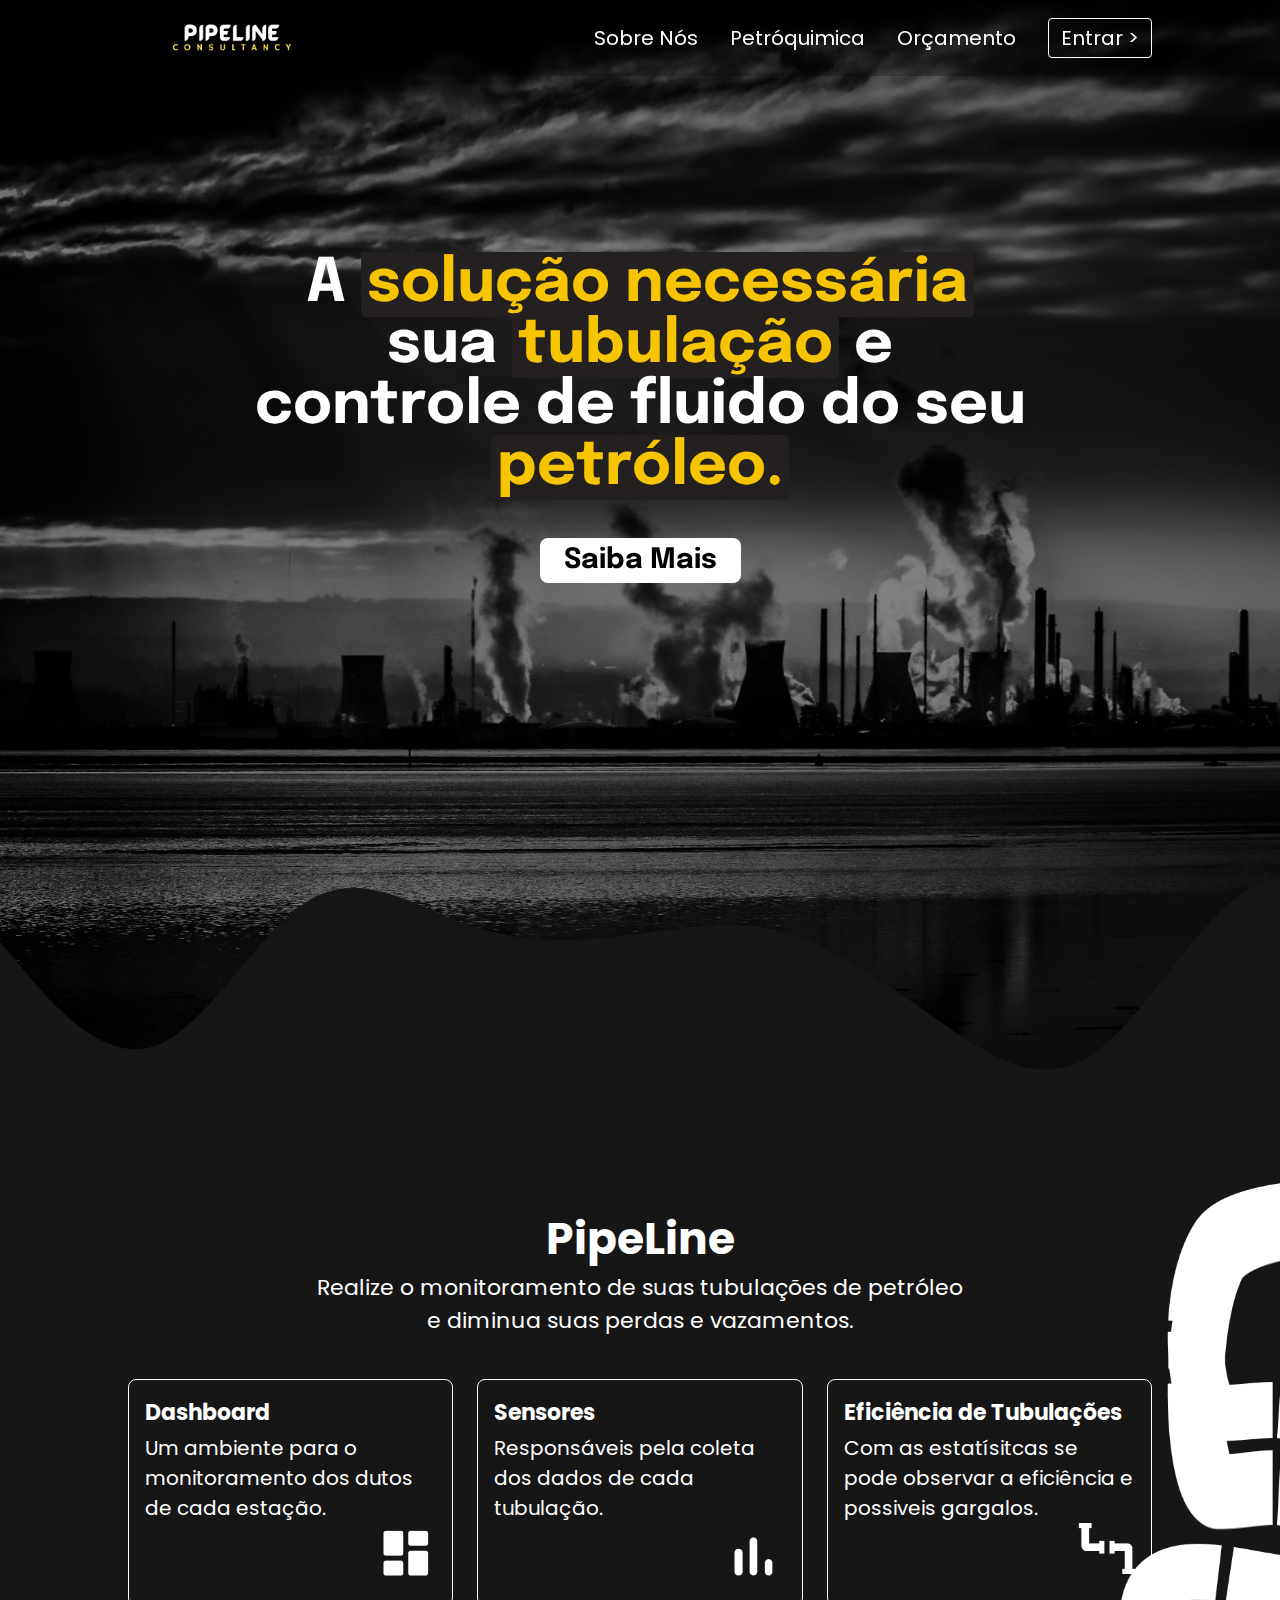
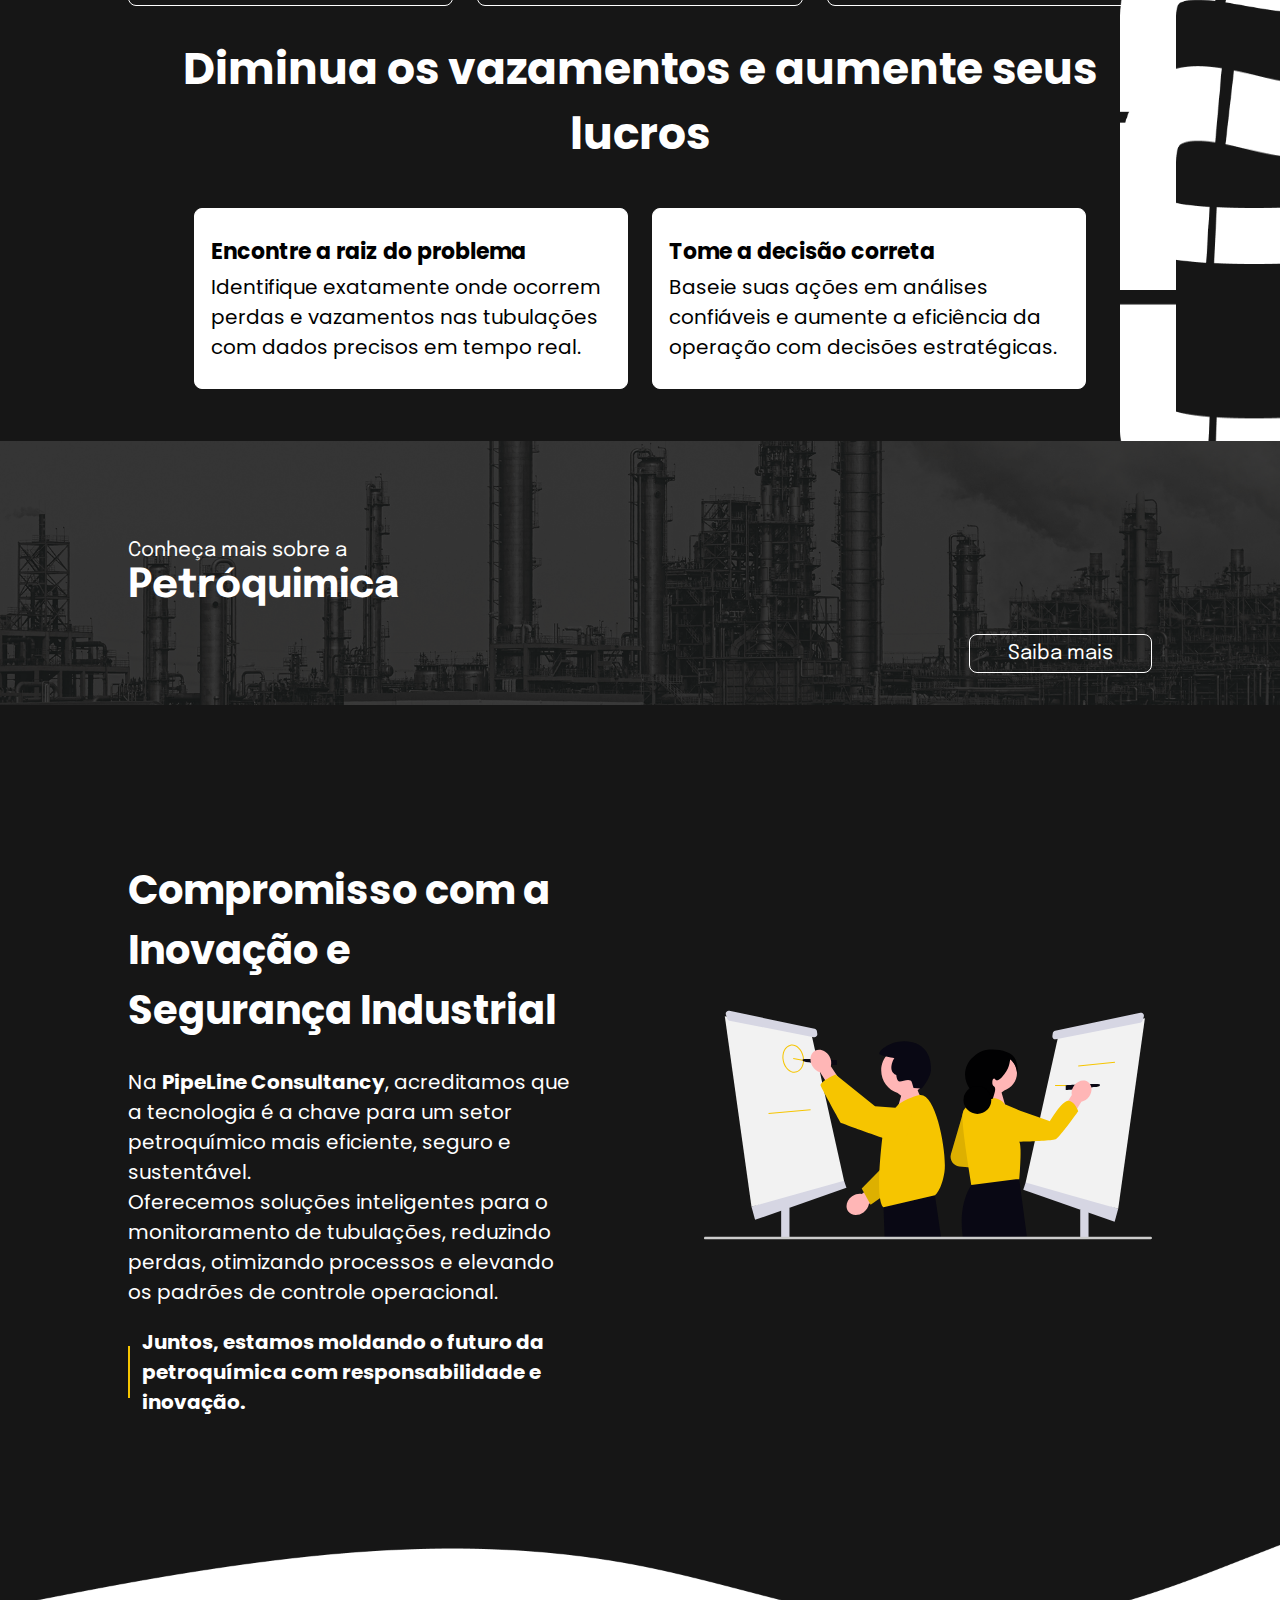
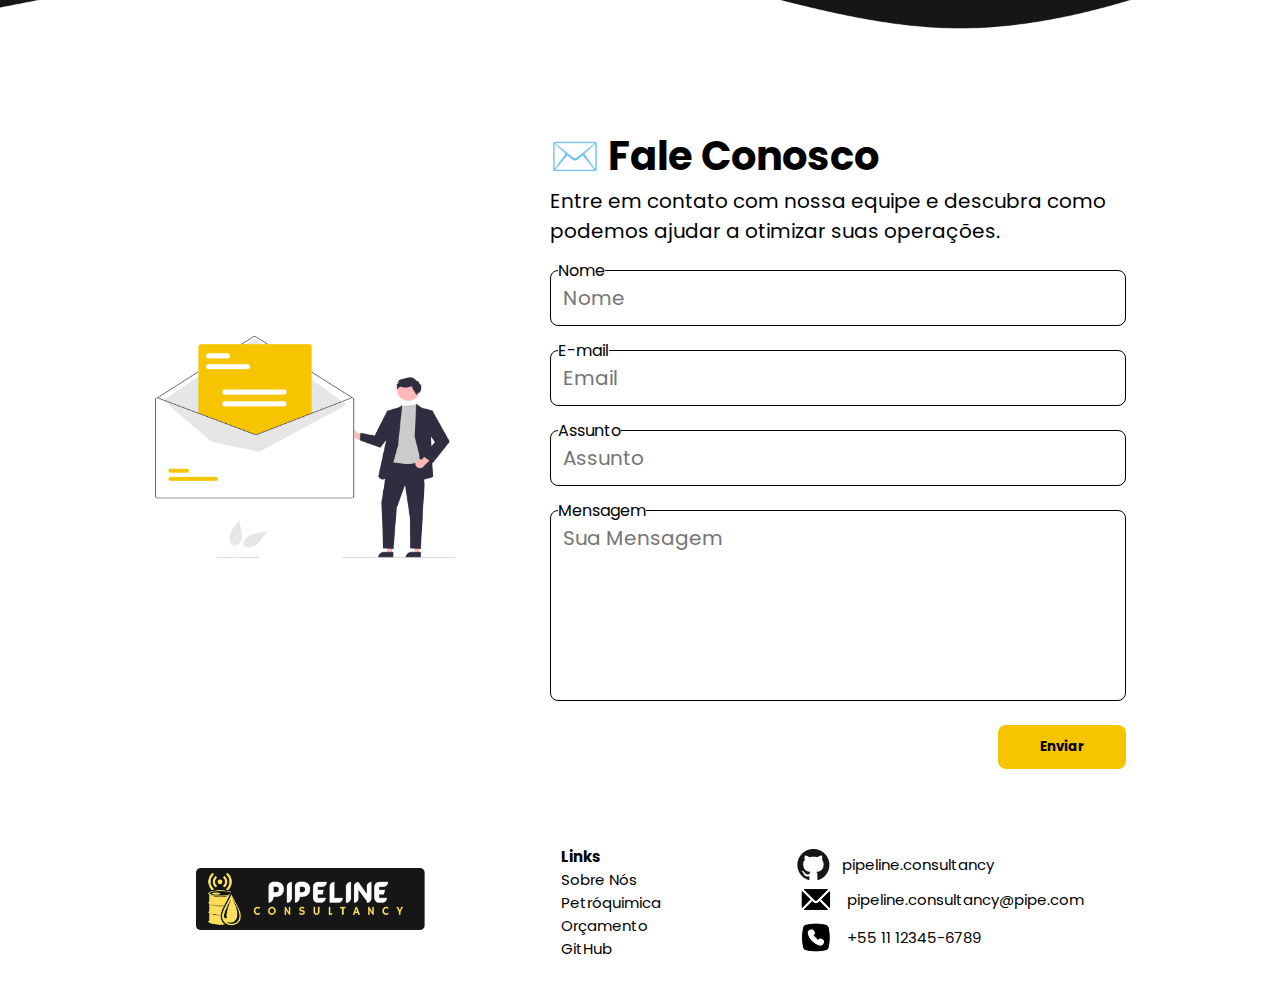
==== index.html @ b0bd3f65 "iniciando site com a tela home e petroquimica" ====
<!DOCTYPE html>
<html lang="en">
<head>
    <meta charset="UTF-8">
    <meta name="viewport" content="width=device-width, initial-scale=1.0">
    <link rel="stylesheet" href="./assets/css/style.css">
    <title>PipeLine</title>
</head>
<body>
    <div class="nav">
        <div class="container">
            <img class="logo" src="./assets/images/logoNomeSemFundo.png"/>
            <div class="links">
                <a href="./sobre-nos.html" class="link">Sobre Nós</a>
                <a href="./petroquimica.html" class="link">Petróquimica</a>
                <a href="./orcamento.html" class="link">Orçamento</a>
                <a href="./login.html" class="link btn-entrar">Entrar ></a>
            </div>
        </div>
    </div>
    <section class="sessao-heroi">
        <div class="container">
            <div class="texto-chave">
                <h1>A <span>solução necessária</span> sua <span>tubulação</span> e controle de fluido do seu <span>petróleo.</span></h1>
                <a href="#pipeline" class="btn">Saiba Mais</a>
            </div>
            <div class="onda"></div>
        </div>
    </section>
    <section id="pipeline" class="sessao-pipeline">
        <img src="./assets/images/pipe.png" id="pipe">
        <div class="container">
            <h1 class="titulo">PipeLine</h1>
            <p class="subtitulo">Realize o monitoramento de suas tubulações de petróleo e diminua suas perdas e vazamentos.</p>
            <div class="cards">
                <div class="card">
                    <div>
                        <h4>Dashboard</h4>
                        <p>Um ambiente para o monitoramento dos dutos de cada estação.</p>
                    </div>
                    <img src="./assets/images/icon_dashboard_.png" alt="Dashboard">
                </div>
                <div class="card">
                    <div>
                        <h4>Sensores</h4>
                        <p>Responsáveis pela coleta dos dados de cada tubulação.</p>
                    </div>
                    <img src="./assets/images/icon _bar chart_.png" alt="Sensor">
                </div>
                <div class="card">
                    <div>
                        <h4>Eficiência de Tubulações</h4>
                        <p>Com as estatísitcas se pode observar a eficiência e possiveis gargalos.</p>
                    </div>
                    <img src="./assets/images/icon _pipeline_.png" alt="pipeline">
                </div>
            </div>
            <h1 class="titulo">Diminua os vazamentos e aumente seus lucros</h1>
            <div class="cards">
                <div class="card bg-white">
                    <div>
                        <h4>Encontre a raiz do problema</h4>
                        <p>Identifique exatamente onde ocorrem perdas e vazamentos nas tubulações com dados precisos em tempo real.</p>
                    </div>
                </div>
                <div class="card bg-white">
                    <div>
                        <h4>Tome a decisão correta</h4>
                        <p>Baseie suas ações em análises confiáveis e aumente a eficiência da operação com decisões estratégicas.</p>
                    </div>
                </div>
            </div>
        </div>
    </section>
    <div class="banner-petroquimica">
        <div class="container">
            <div>
                <p>Conheça mais sobre a</p>
                <h1>Petróquimica</h1>
            </div>
            <a href="#">Saiba mais</a>
        </div>
    </div>
    <section id="compromisso" class="sessao-compromisso">
        <div class="container">
            <div class="texto">
                <h1 class="titulo">Compromisso com a Inovação e Segurança Industrial</h1>
                <p>Na <b>PipeLine Consultancy</b>, acreditamos que a tecnologia é a chave para um setor petroquímico mais eficiente, seguro e sustentável.<br>
                Oferecemos soluções inteligentes para o monitoramento de tubulações, reduzindo perdas, otimizando processos e elevando os padrões de controle operacional.</p>
                <span>Juntos, estamos moldando o futuro da petroquímica com responsabilidade e inovação.</span>
            </div>
            <div class="img-compromisso">
                <img src="./assets/images/undraw_working-together.svg" alt="Compromisso">
            </div>
        </div>
        <div class="onda"></div>
    </section>
    <section id="fale-conosco" class="sessao-fale-conosco">
        <div class="container">
            <div class="img-fale-conosco">
                <img src="./assets/images/icone-email-svg.png" alt="Contato">
            </div>
            <div class="lado-formulario">
                <h1 class="titulo">✉️ Fale Conosco</h1>
                <p>Entre em contato com nossa equipe e descubra como podemos ajudar a otimizar suas operações.</p>
                <div class="formulario">
                    <div class="input">
                        <label for="ipt_nome">Nome</label>
                        <input type="text" id="ipt_nome" placeholder="Nome">
                    </div>
                    <div class="input">
                        <label for="ipt_email">E-mail</label>
                        <input type="email" id="ipt_email" placeholder="Email">
                    </div>
                    <div class="input">
                        <label for="ipt_assunto">Assunto</label>
                        <input type="text" id="ipt_assunto" placeholder="Assunto">
                    </div>
                    <div class="input">
                        <label for="ipt_message">Mensagem</label>
                        <textarea id="ipt_message" placeholder="Sua Mensagem"></textarea>
                    </div>
                    <button type="submit">Enviar</button>
                </div>
            </div>
        </div>
    </section>
    <div class="footer">
        <div class="container">
            <div class="logo-footer">
                <img src="./assets/images/logoDark.png" alt="Logo PipeLine" class="logo">
            </div>
            <div class="links">
                <b>Links</b>
                <a href="./sobre-nos.html" class="link">Sobre Nós</a>
                <a href="./petroquimica.html" class="link">Petróquimica</a>
                <a href="./orcamento.html" class="link">Orçamento</a>
                <a href="./login.html" class="link">GitHub</a>
            </div>
            <div class="contato">
                <a href="#"><img src="./assets/images/github.png" alt="GitHub">pipeline.consultancy</a>
                <a href="#"><img src="./assets/images/email.png" alt="Email"> pipeline.consultancy@pipe.com</a>
                <a href="#"><img src="./assets/images/phone.png" alt="Linkedin"> +55 11 12345-6789</a>
            </div>
        </div>
    </div>
</body>
</html>
---- assets/css/style.css ----
@import url('https://fonts.googleapis.com/css2?family=Epilogue:ital,wght@0,100..900;1,100..900&family=Poppins:ital,wght@0,100;0,200;0,300;0,400;0,500;0,600;0,700;0,800;0,900;1,100;1,200;1,300;1,400;1,500;1,600;1,700;1,800;1,900&display=swap');
*{
    scroll-behavior: smooth;
}
body{
    margin: 0;
    font-family: 'Poppins', Arial, Helvetica, sans-serif;
    background-color: #161616;
    color: #FFF;
    font-size: clamp(16px, 2vw, 20px);
}
.container{
    display: flex;
    width: 80%;
    margin: 0 auto;
}

/* HEADER */
.nav{
    width: 100%;
    background-color: #0000003F;
    position: fixed;
    z-index: 1000;
}
.nav .container{
    justify-content: space-between;
    align-items: center;
    padding: 10px 0px;
}
.nav .logo{
    min-width: 200px;
    width: 20%;
    margin: 12px 0;
}
.nav .links{
    display: flex;
    align-items: center;
    gap: 32px;
}
.nav .link{
    color: #FFF;
    text-decoration: none;
    transition: .3s;
}
.nav .link:hover{
    color: #F6C500;
}
.nav .link.btn-entrar{
    padding: 4px 12px;
    border: 1px solid #FFF;
    border-radius: 4px;
}
.nav .link.btn-entrar:hover{
    background-color: #F6C500;
    color: #000;
    border-color: #F6C500;
}

/* SESSÃO HERÓI */
.sessao-heroi{
    background-image: url('../images/bg-home.jpg');
    background-size: cover;
    height: 125vh;
    position: relative;
    font-family: 'Epilogue';
}
.sessao-heroi .container{
    justify-content: center;
    flex-direction: column;
    align-items: center;
    text-align: center;
    height: 100%;
    width: 100%;
    backdrop-filter: brightness(0.5);
}
.sessao-heroi .texto-chave{
    flex: 1;
    display: flex;
    flex-direction: column;
    align-items: center;
    justify-content: center;
    width: 80%;
    max-width: 780px;
    color: #FFF;
    font-size: 1.5em;
}
.sessao-heroi .texto-chave span{
    color: #F6C500;
    background-color: #252020;
    padding: 2px 6px;
    border-radius: 4px;
}
.sessao-heroi .texto-chave .btn{
    color: #000;
    background-color: #FFF;
    padding: 8px 24px;
    border-radius: 8px;
    font-size: 28px;
    text-decoration: none;
    font-weight: bold;
    transition: .3s;
}
.sessao-heroi .texto-chave .btn:hover{
    background-color: #F6C500;
    color: #000;
}
.sessao-heroi .onda{
    width: 100%;
    height: 329px;
    background-image: url('../images/wave.png');
    background-size: cover;
    z-index: 0;
}

/* SESSAO PIPELINE */
.sessao-pipeline{
    width: 100%;
    min-height: 100vh;
    font-size: 22px;
    position: relative;
    overflow: hidden;
}
.sessao-pipeline #pipe{
    height: 100%;
    width: 15vw;
    background-image: url('../images/pipe.png');
    background-size:contain;
    background-repeat: no-repeat;
    position: absolute;
    bottom: -52px;
    right: -32px;
    z-index: -1;
}
.sessao-pipeline .container{
    padding: 52px 0px;
    flex-direction: column;
    text-align: center;
}
.sessao-pipeline .container .titulo{
    margin-bottom: 0px;
}
.sessao-pipeline .container .subtitulo{
    width: 65%;
    min-width: 300px;
    margin: 0 auto;
}
.sessao-pipeline .cards{
    margin-top: 42px;
    display: flex;
    flex-wrap: wrap;
    justify-content: center;
    gap: 24px;
}
.sessao-pipeline .cards .card{
    display: flex;
    flex: 1;
    min-width: 200px;
    max-width: 400px;
    flex-direction: column;
    text-align: left;
    font-size: 20px;
    border: 1px solid #FFF;
    border-radius: 8px;
    padding: 16px 16px;
}
.sessao-pipeline .cards .card h4{
    font-size: 22px;
    margin: 0px;
}
.sessao-pipeline .cards .card p{
    margin-top: 4px;
    margin-bottom: 0px;
}
.sessao-pipeline .cards .card img{
    align-self: flex-end;
}
.sessao-pipeline .cards .card.bg-white{
    background-color: #FFF;
    color: #000;
    padding: 26px 16px;
}

/* BANNER PETROQUIMICA */
.banner-petroquimica{
    width: 100%;
    height: 264px;
    background-image: url('../images/petroquimica-card.png');
    background-size: cover;
    background-position: bottom;
    position: relative;
    font-family: 'Epilogue';
}
.banner-petroquimica .container{
    justify-content: space-between;
    align-items: center;
    height: 100%;
}
.banner-petroquimica .container p{
    font-size: 1em;
    margin: 0;
    margin-bottom: 4px;

}
.banner-petroquimica .container h1{
    font-size: 2em;
    color: #FFF;
    margin: 0;
}
.banner-petroquimica .container a{
    font-size: 1em;
    text-decoration: none;
    color: #FFF;
    border: 1px solid #FFF;
    border-radius: 8px;
    align-self: flex-end;
    margin-bottom: 32px;
    padding: 8px 38px;
    transition: .3s;
}
.banner-petroquimica .container a:hover{
    background-color: #FFF;
    color: #000;
}

/* SESSAO COMPROMISSO */
.sessao-compromisso .container{
    padding: 128px 0;
    gap: 128px;
    flex-wrap: wrap;
}
.sessao-compromisso .img-compromisso{
    display: flex;
    align-items: center;
    justify-content: center;
    flex: 1;
    min-width: 200px;
}
.sessao-compromisso .img-compromisso img{
    width: 100%;
    height: 100%;
}
.sessao-compromisso .container .texto{
    flex: 1;
}
.sessao-compromisso .container span{
    font-weight: bold;
    display: flex;
    gap: 12px;
    align-items: center;
}
.sessao-compromisso .container span::before{
    content: '';
    display: block;
    width: 4px;
    height: 52px;
    background-color: #F6C500;
    left: 0px;
    top: 0px;
}
.sessao-compromisso .onda{
    width: 100%;
    height: 129px;
    background-image: url('../images/waveFaleConosco.png');
    background-size: cover;
    z-index: -1;
}

/* SESSAO FALE CONOSCO */
.sessao-fale-conosco{
    background-color: #FFF;
    color: #000;
    padding: 52px 0;
}
.sessao-fale-conosco .container{
    flex-direction: row;
    justify-content: space-around;
    align-items: center;
    flex-wrap: wrap;
    gap: 42px;
}
.sessao-fale-conosco .lado-formulario{
    display: flex;
    flex-direction: column;
    width: 45vw;
    min-width:300px;
}
.sessao-fale-conosco .lado-formulario .titulo{
    margin: 0;
}
.sessao-fale-conosco .lado-formulario p{
    margin: 0;
    margin-bottom: 24px;
}
.sessao-fale-conosco .formulario{
    display: flex;
    flex-direction: column;
    gap: 24px;
}
.sessao-fale-conosco .formulario .input{
    position: relative;
    display: flex;
    flex-direction: column;
}
.sessao-fale-conosco .formulario .input input, .sessao-fale-conosco .formulario .input textarea{
    font-size: 1em;
    padding: 12px;
    border: 1px solid #000;
    border-radius: 8px;
    background-color: transparent;
    color: #000;
    font-family: 'Poppins', Arial, Helvetica, sans-serif;
    transition: .3s;
}
.sessao-fale-conosco .formulario .input textarea{
    height: 165px;
    resize: none;
}
.sessao-fale-conosco .formulario .input input:focus, .sessao-fale-conosco .formulario .input textarea:focus{
    outline: none;
    border-color: #F6C500;
}
.sessao-fale-conosco .formulario .input label{
    position: absolute;
    top: -12px;
    left: 8px;
    font-size: 0.8em;
    color: #000;
    background-color: #FFF;
    transition: .3s;
}
.sessao-fale-conosco .formulario .input:has(input:focus) label, .sessao-fale-conosco .formulario .input:has(textarea:focus) label{
    font-weight: bold;
}
.sessao-fale-conosco .formulario button{
    font-family: 'Poppins', Arial, Helvetica, sans-serif;
    align-self: flex-end;
    background-color: #F6C500;
    color: #000;
    padding: 12px 42px;
    border-radius: 8px;
    border: none;
    font-weight: bold;
    cursor: pointer;
    transition: .3s;
}
.sessao-fale-conosco .img-fale-conosco{
    display: flex;
    align-items: center;
    justify-content: center;
    width: 20vw;
    min-width:300px;
}
.sessao-fale-conosco .img-fale-conosco img{
    width: 100%;
}

/* SESSAO FOOTER */
.footer{
    background-color: #FFF;
}
.footer .container{
    flex-direction: row;
    align-items: center;
    justify-content: space-around;
    font-size: 0.75em;
    padding: 24px;
}
.footer .logo{
    height: 62px;
}
.footer .links, .footer .contato{
    display: flex;
    flex-direction: column;
    color: #000;
}
.footer .links a, .footer .contato a{
    color: #000;
    text-decoration: none;
    transition: .3s;
}
.footer .contato a{
    display: flex;
    align-items:  center;
    gap: 12px;
}


/* PETROQUIMICA HTML */
/* SESSAO HERÓI */
.sessao-heroi.petroquimica{
    height: 100vh;
    background-image: url('../images/bg-petroquimica.jpg');
    background-position: left;
    background-repeat: no-repeat;
    background-color: #F7F7F7;
}
.sessao-heroi.petroquimica .container{
    width: 80%;
    backdrop-filter: none;
    text-align: left;
    align-items: flex-start;
}
.sessao-heroi.petroquimica .texto-chave{
    color: #000;
    align-items: flex-start;
    width: 40%;
    min-width: 320px;
}
.sessao-heroi.petroquimica .texto-chave h1, 
.sessao-heroi.petroquimica .texto-chave p{
    margin: 0;
}
.sessao-heroi.petroquimica .texto-chave p{
    margin-bottom: 8px;
}
.sessao-heroi.petroquimica .texto-chave a{
    border: 1px solid #000;
    font-weight: normal;
}

/* O QUE É PETROQUIMICA */
.sessao-oquee-petroquimica{
    padding: 128px 0;
}
.sessao-oquee-petroquimica .container{
    flex-wrap: wrap;
    gap: 24px;
}
.sessao-oquee-petroquimica .texto-petroquimica{
    display: flex;
    flex-direction: column;
    flex: 1;
    min-width: 300px;
}
.sessao-oquee-petroquimica .texto-petroquimica .titulo{
    font-family: 'Epilogue';
    font-size: 3em;
    margin-top: 0;
}
.sessao-oquee-petroquimica .img-petroquimica{
    display: flex;
    align-items: center;
    justify-content: center;
    flex: 1;
    min-width: 200px;
}
.sessao-oquee-petroquimica .img-petroquimica img{
    width: 70%;
    min-width: 260px;
}

/* IMPORTANCIA PETROQUIMICA */
.sessao-importancia-petroquimica{
    padding: 128px 0;
    background-color: #F7F7F7;
}
.sessao-importancia-petroquimica .container{
    flex-direction: row;
    justify-content: center;
    align-items: center;
    color: #000;
}
.sessao-importancia-petroquimica h1{
    font-family: 'Epilogue';
    margin: 0;
    margin-bottom: 62px;
    font-size: 2em;
}

/* SESSAO MERCADO */
.sessao-mercado-petroquimica{
    padding: 128px 0;
}
.sessao-mercado-petroquimica .container{
    flex-direction: column;
}
.sessao-mercado-petroquimica .titulo{
    font-family: 'Epilogue';
    font-size: 2em;
    margin: 0;
    margin-bottom: 62px;
    width: 520px;
    max-width: 100%;
}
.sessao-mercado-petroquimica .cards{
    display: flex;
    flex-wrap: wrap;
    gap: 24px;
}
.sessao-mercado-petroquimica .card{
    width: 100%;
    background-color: #FFF;
    color: #000;
    display: flex;
    flex-direction: row;
    align-items: center;
    gap: 24px;
    border-radius: 8px;
}
.sessao-mercado-petroquimica .card .num{
    font-size: 4em;
    font-weight: bold;
    margin-left: 12px;
    width: 62px;
}
.sessao-mercado-petroquimica .card h2{
    margin-bottom: 0;
}
.sessao-mercado-petroquimica .card p{
    margin-top: 0;
    margin-right: 12px;
}
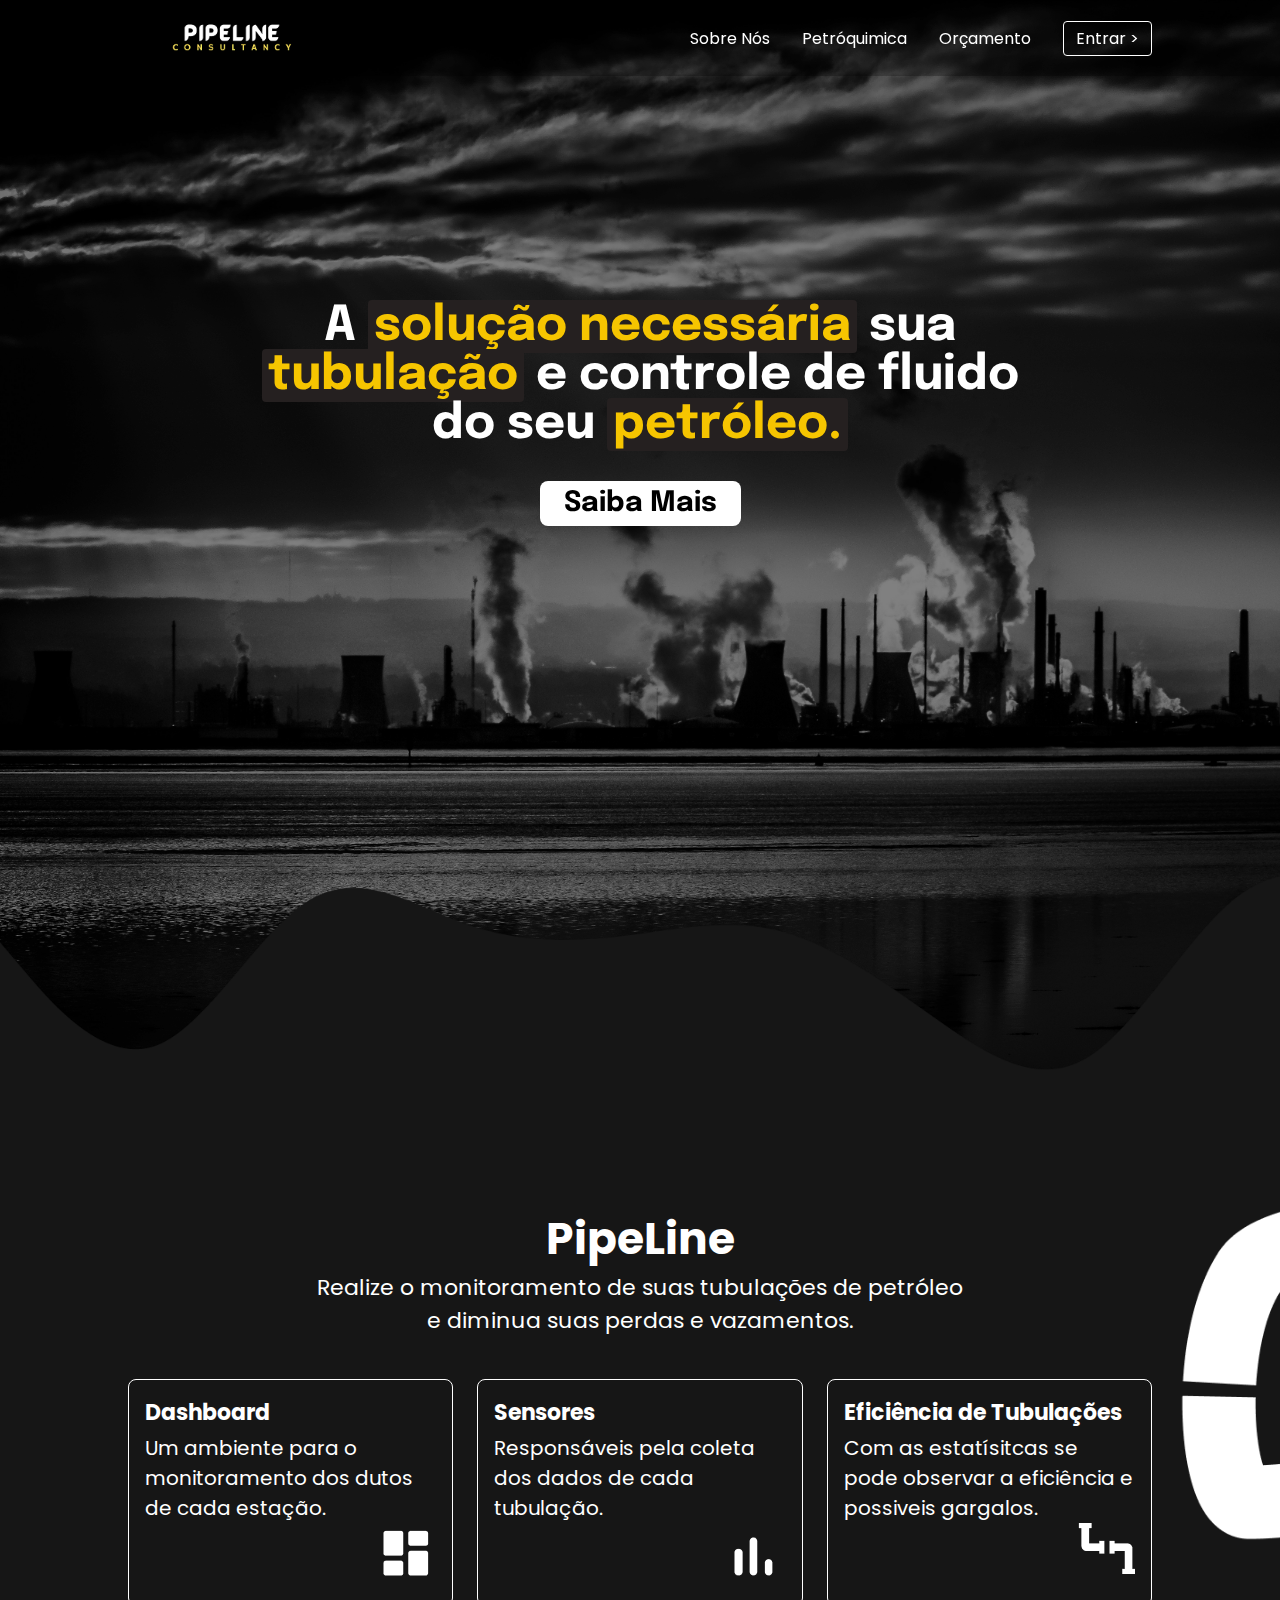
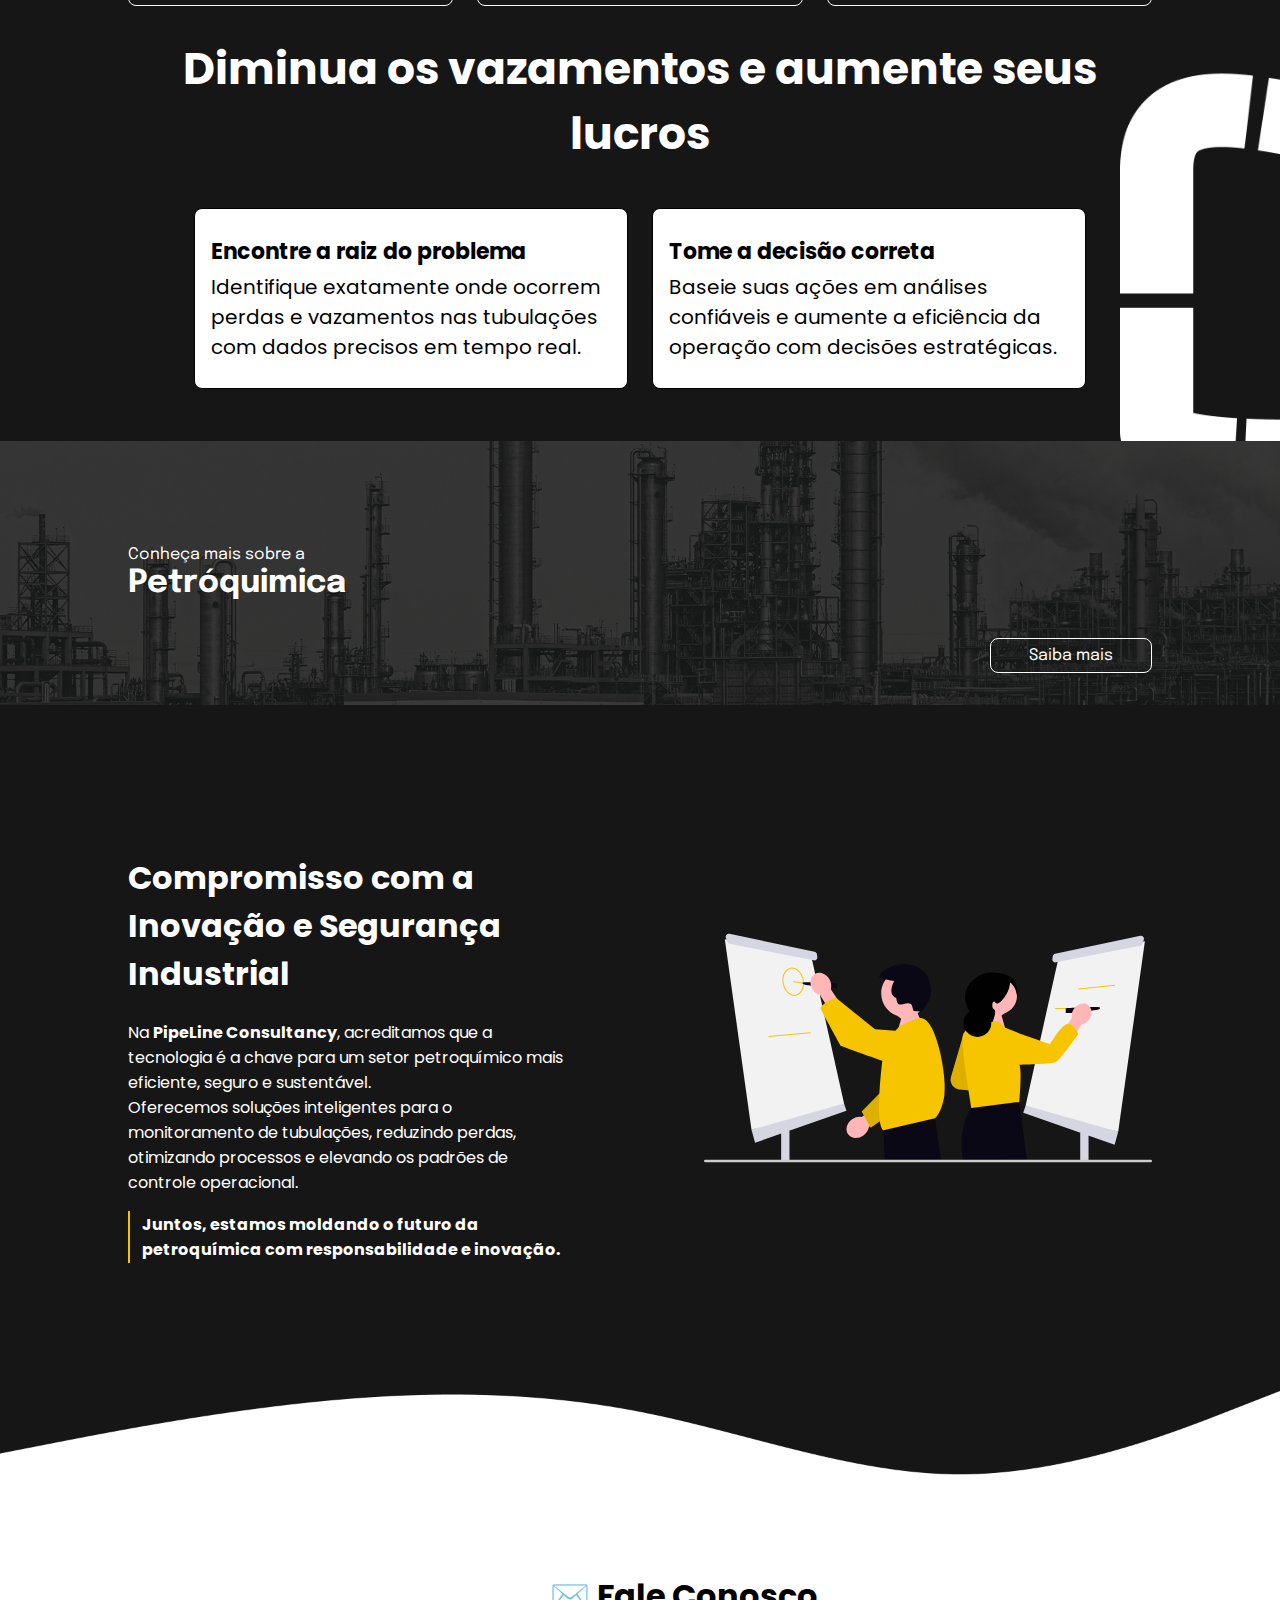
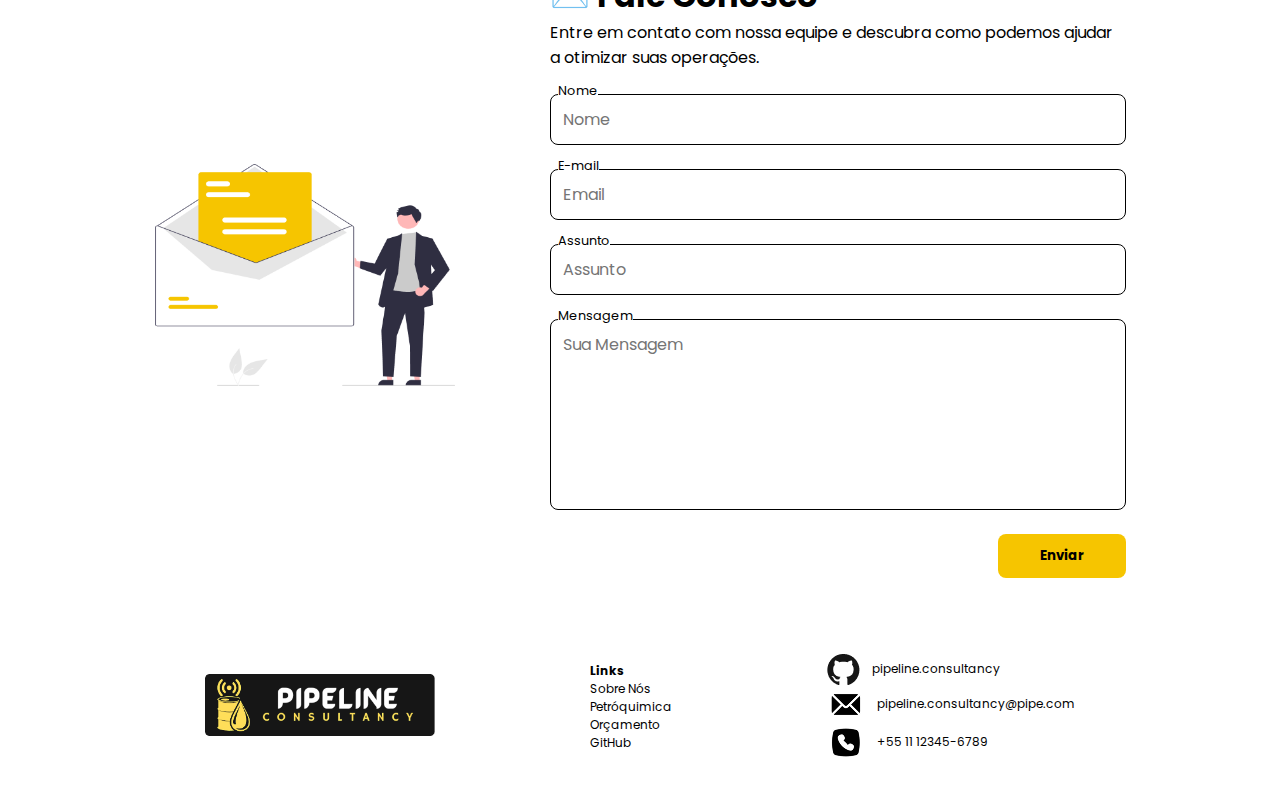
==== commit 06184bbe: "criando tela de projeto, login e cadastro" ====
--- a/index.html
+++ b/index.html
@@ -18,7 +18,7 @@
             </div>
         </div>
     </div>
-    <section class="sessao-heroi">
+    <section class="sessao-heroi inicio">
         <div class="container">
             <div class="texto-chave">
                 <h1>A <span>solução necessária</span> sua <span>tubulação</span> e controle de fluido do seu <span>petróleo.</span></h1>
--- a/assets/css/style.css
+++ b/assets/css/style.css
@@ -7,7 +7,7 @@
     font-family: 'Poppins', Arial, Helvetica, sans-serif;
     background-color: #161616;
     color: #FFF;
-    font-size: clamp(16px, 2vw, 20px);
+    font-size: clamp(16px, 1vw, 20px);
 }
 .container{
     display: flex;
@@ -21,6 +21,9 @@
     background-color: #0000003F;
     position: fixed;
     z-index: 1000;
+}
+.nav.dark{
+    background-color: #000;
 }
 .nav .container{
     justify-content: space-between;
@@ -42,6 +45,9 @@
     text-decoration: none;
     transition: .3s;
 }
+.nav .link.active{
+    font-weight: bold;
+}
 .nav .link:hover{
     color: #F6C500;
 }
@@ -58,11 +64,13 @@
 
 /* SESSÃO HERÓI */
 .sessao-heroi{
+    position: relative;
+    font-family: 'Epilogue';
+}
+.sessao-heroi.inicio{
     background-image: url('../images/bg-home.jpg');
     background-size: cover;
     height: 125vh;
-    position: relative;
-    font-family: 'Epilogue';
 }
 .sessao-heroi .container{
     justify-content: center;
@@ -123,13 +131,13 @@
 .sessao-pipeline #pipe{
     height: 100%;
     width: 15vw;
-    background-image: url('../images/pipe.png');
-    background-size:contain;
-    background-repeat: no-repeat;
     position: absolute;
     bottom: -52px;
     right: -32px;
     z-index: -1;
+    object-fit: cover;
+    object-position: left;
+    max-height: 100vh;
 }
 .sessao-pipeline .container{
     padding: 52px 0px;
@@ -177,6 +185,7 @@
 .sessao-pipeline .cards .card.bg-white{
     background-color: #FFF;
     color: #000;
+    border: 1px solid #000;
     padding: 26px 16px;
 }
 
@@ -392,6 +401,7 @@
     background-image: url('../images/bg-petroquimica.jpg');
     background-position: left;
     background-repeat: no-repeat;
+    background-size: cover;
     background-color: #F7F7F7;
 }
 .sessao-heroi.petroquimica .container{
@@ -455,7 +465,7 @@
     background-color: #F7F7F7;
 }
 .sessao-importancia-petroquimica .container{
-    flex-direction: row;
+    flex-direction: column;
     justify-content: center;
     align-items: center;
     color: #000;
@@ -465,6 +475,19 @@
     margin: 0;
     margin-bottom: 62px;
     font-size: 2em;
+}
+.sessao-importancia-petroquimica .cards{
+    display: flex;
+    flex-direction: row;
+    gap: 12px;
+    flex-wrap: wrap;
+}
+.sessao-importancia-petroquimica .card{
+    padding: 12px;
+    border: 1px solid black;
+    border-radius: 8px;
+    flex: 1;
+    min-width: 180px;
 }
 
 /* SESSAO MERCADO */
@@ -509,4 +532,301 @@
 .sessao-mercado-petroquimica .card p{
     margin-top: 0;
     margin-right: 12px;
+}
+
+/* SESSAO SUSTENTABILIDADE */
+.sessao-sutentabilidade-petroquimica .container{
+    padding: 128px 0;
+    flex-direction: column;
+    align-items: center;
+}
+.sessao-sutentabilidade-petroquimica .titulo{
+    min-width: 300px;
+    display: flex;
+    font-family: 'Epilogue';
+    font-size: 2em;
+    margin: 0;
+    margin-bottom: 12px;
+    width: 35%;
+    text-align: center;
+}
+.sessao-sutentabilidade-petroquimica .desafio-sustentabilidade{
+    display: flex;
+    flex-wrap: wrap;
+    flex-direction: row;
+    gap: 24px;
+    text-align: center;
+    justify-content: center;
+}
+.sessao-sutentabilidade-petroquimica .desafios, .sessao-sutentabilidade-petroquimica .sustentabilidades{
+    display: flex;
+    flex-direction: column;
+    align-items: center;
+    gap: 12px;
+}
+.sessao-sutentabilidade-petroquimica h2{
+    font-family: 'Epilogue';
+}
+.desafio-sustentabilidade .desafio, .desafio-sustentabilidade .sustentabilidade{
+    background-color: #FFF;
+    border-radius: 8px;
+    padding: 0 12px;
+    width: 40vw;
+    min-width: 400px;
+    max-width: 500px;
+    text-align: left;
+    color: #000;
+}
+
+.desafio-sustentabilidade .desafio p, .desafio-sustentabilidade .sustentabilidade p {
+    margin: 8px 0;
+}
+
+
+/* SOBRE NÓS */
+.sessao-heroi.sobre-nos{
+    background: #252020;
+    height: 100vh;
+    overflow: hidden;
+}
+.sessao-heroi.sobre-nos .container{
+    width: 80%;
+    backdrop-filter: none;
+    flex-direction: row;
+    text-align: left;
+    align-items: center;
+}
+.sessao-heroi.sobre-nos .texto-chave{
+    flex: 1;
+    color: #FFF;
+    align-items: flex-start;
+}
+.sessao-heroi.sobre-nos .texto-chave h1{
+    margin-bottom: 0;
+}
+.sessao-heroi.sobre-nos .texto-chave span{
+    background: none;
+    font-weight: bold;
+    color: #FFF;
+}
+.sessao-heroi.sobre-nos .texto-chave .btn{
+    border: 1px solid #FFF;
+    background: none;
+    color: #FFF;
+    font-weight: normal;
+}
+.sessao-heroi.sobre-nos .texto-chave .btn:hover{
+    background-color: #FFF;
+    color: #000;
+}
+.sessao-heroi.sobre-nos img{
+    flex: 1;
+    width: 50%;
+}
+
+/* SESSAO QUEM SOMOS */
+.sessao-quem-somos{
+    padding-top: 120px;
+    display: flex;
+    align-items: center;
+}
+.sessao-quem-somos .container{
+    flex-direction: row;
+    flex-wrap: wrap;
+    gap: 42px;
+}
+.sessao-quem-somos img{
+    flex: 1;
+    min-width: 200px;
+}
+.sessao-quem-somos .conteudo{
+    flex: 1;
+    min-width: 300px;
+}
+
+/* SESSAO SERVICOS */
+.sessao-nossos-servicos{
+    padding: 60px 0;
+    padding-bottom: 120px;
+}
+.sessao-nossos-servicos .container{
+    flex-direction: column;
+    align-items: center;
+    gap: 24px;
+}
+.sessao-nossos-servicos .servicos{
+    display: flex;
+    flex-wrap: wrap;
+    gap: 24px;
+}
+.sessao-nossos-servicos .servicos .servico{
+    flex: 1;
+    border: 1px solid #FFF;
+    padding: 24px;
+    border-radius: 8px;
+    transition: .3s;
+    min-width: 220px;
+}
+.sessao-nossos-servicos .servicos .servico p{
+    flex: 1;
+}
+
+.sessao-nossos-servicos .servicos .servico:hover{
+    box-shadow: 0 0 10px #FFF;
+}
+
+
+/* SESSAO NOSSA EQUIPE */
+.sessao-nossa-equipe{
+    background-color: #FFF;
+    color: #000;
+    padding: 120px 0;
+}
+.sessao-nossa-equipe .container{
+    flex-direction: column;
+}
+.sessao-nossa-equipe .equipe{
+    display: flex;
+    flex-wrap: wrap;
+    align-items: center;
+    justify-content: center;
+    gap: 12px;
+}
+.sessao-nossa-equipe .equipe .membro{
+    display: flex;
+    flex-direction: column;
+    align-items: center;
+    text-align: center;
+    min-width: 220px;
+    height: 100%;
+    padding: 12px;
+    border: 1px solid #000;
+    border-radius: 8px;
+    height: 100%;
+}
+.sessao-nossa-equipe .equipe .membro h2{
+    margin-bottom: 0px;
+}
+
+
+/* SESSAO PROJETO */
+.sessao-heroi.projeto {
+    min-height: 100vh;
+    background: #000;
+    display: flex;
+    flex-direction: column;
+}
+.sessao-heroi.projeto .container{
+    flex: 1;
+    width: 80%;
+    backdrop-filter: none;
+    flex-direction: row;
+    flex-wrap: wrap;
+    text-align: left;
+    align-items: center;
+    justify-content: center;
+    gap: 24px;
+}
+.sessao-heroi.projeto .container .texto-chave{
+    flex: 1;
+    align-items: flex-start;
+    max-width: 470px;
+}
+.sessao-heroi.projeto .container img{
+    flex: 1;
+    max-width: 520px;
+    width: 100%;
+}
+
+
+/* SESSAO LOGIN */
+.sessao-login{
+    height: 100vh;
+    display: flex;
+    flex-direction: column;
+    align-items: center;
+    justify-content: center;
+}
+.sessao-login .container{
+    width: 100%;
+    flex: 1;
+    display: flex;
+    flex-wrap: wrap;
+    background-color: #FFF;
+}
+.sessao-login .container .lado{
+    position: relative;
+    color: #000;
+    flex:1;
+    display: flex;
+    flex-direction: column;
+    justify-content: center;
+    padding: 82px;
+}
+.sessao-login .formulario{
+    display: flex;
+    flex-direction: column;
+    min-width: 320px;
+}
+.sessao-login .formulario label{
+    display: flex;
+    justify-content: space-between;
+}
+.sessao-login .formulario label span{
+    color: rgb(238, 64, 64);
+}
+.sessao-login .formulario input{
+    padding: 8px;
+    margin-bottom: 12px;
+    border-radius: 4px;
+    background: none;
+    border: 1px solid #c2c2c2;
+}
+.sessao-login .formulario input:focus{
+    box-shadow: 0 0 5px #FFF;
+}
+.sessao-login .formulario button{
+    padding: 12px 48px;
+    width: 100%;
+    font-weight: bold;
+    background-color: #000;
+    color: #FFF;
+    border: none;
+    border-radius: 4px;
+    cursor: pointer;
+    align-self: flex-end;
+    transition: .3s;
+}
+.sessao-login .formulario button:hover{
+    background-color: #F6C500;
+}
+.sessao-login .formulario a{
+    margin-top: 12px;
+    color: #000;
+    font-size: 0.9em;
+    text-decoration: none;
+    align-self: center;
+    transition: .3s;
+}
+.sessao-login .formulario a:hover{
+    color: #F6C500;
+    scale: 1.075;
+}
+.sessao-login .lado.cadastro{
+    overflow: hidden;
+}
+.sessao-login .lado.cadastro .bg-img{
+    top: -60px;
+    left: 120px;
+    position: absolute;
+    width: 100%;
+    height: 175%;
+    rotate: 10deg;
+    object-fit: cover;
+    object-position: left;
+    z-index: 0;
+}
+
+.sessao-login .lado.cadastro .card-img{
+    z-index: 1;
 }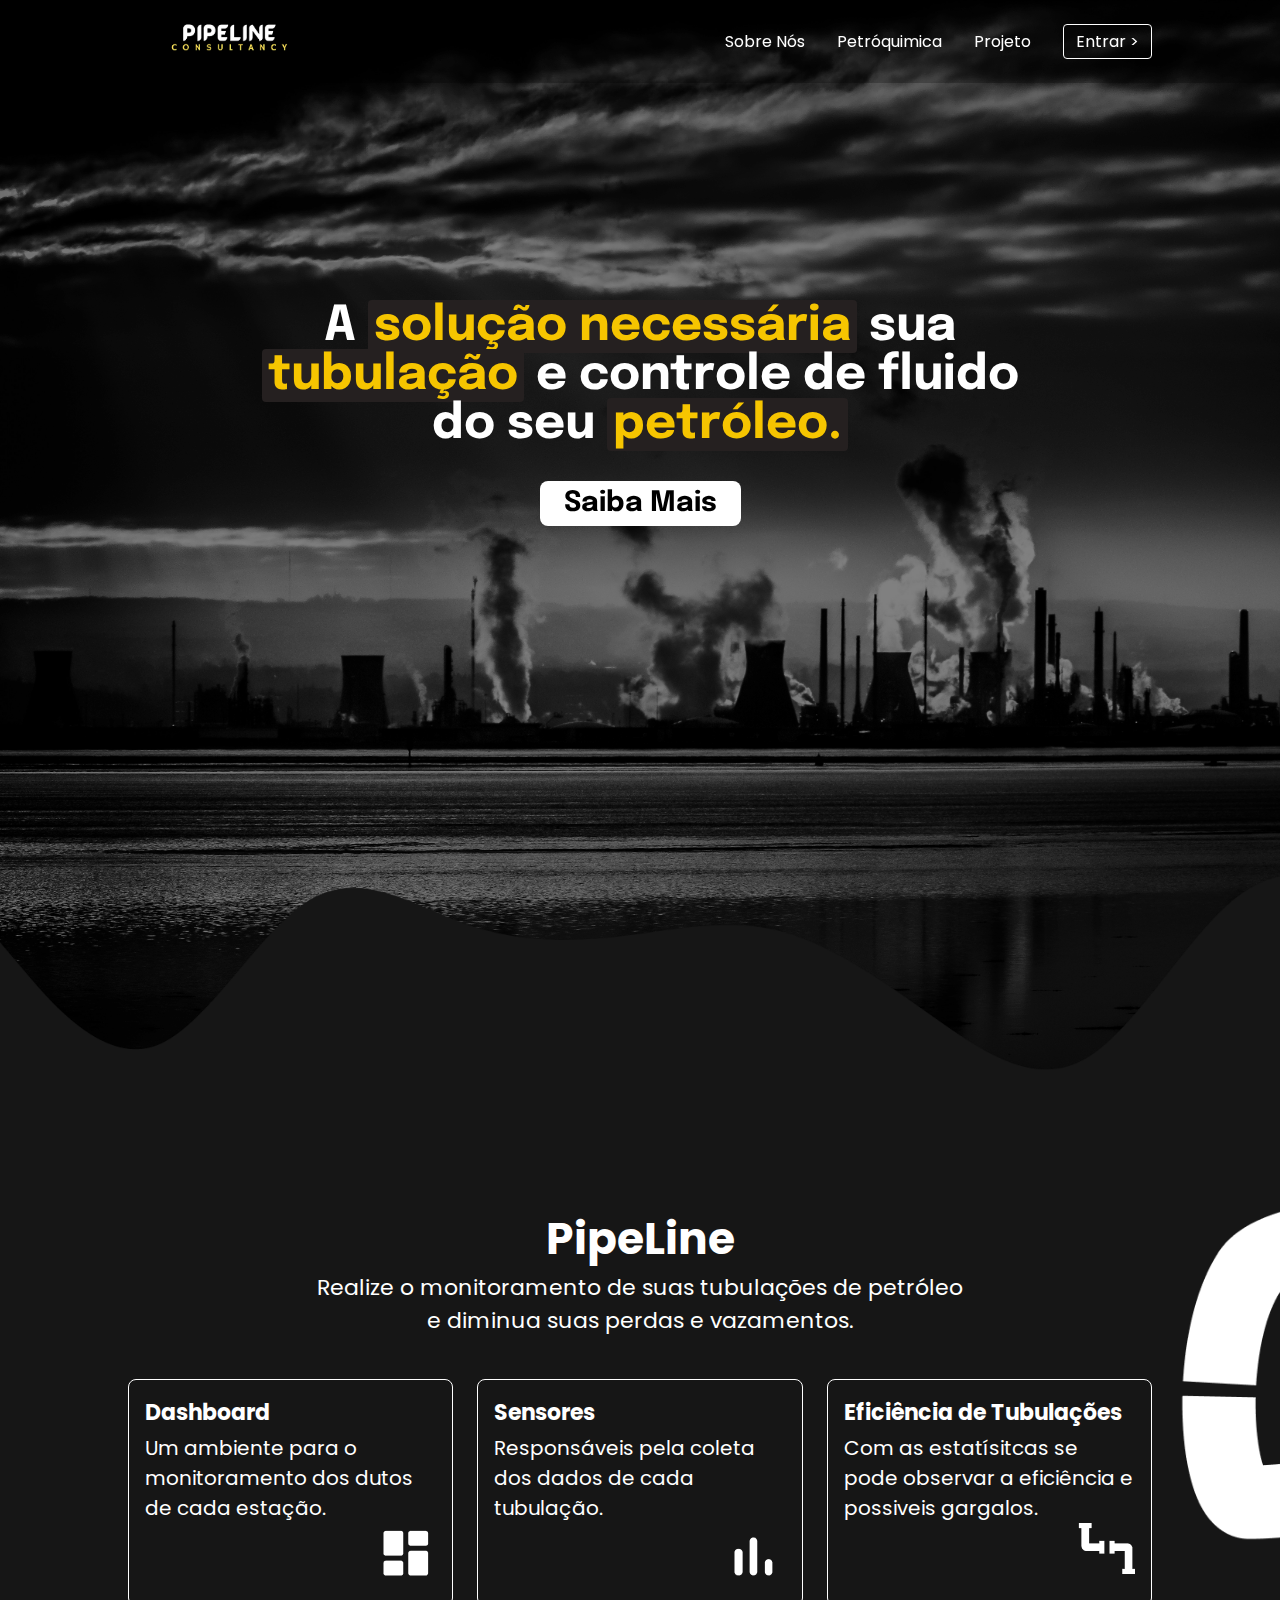
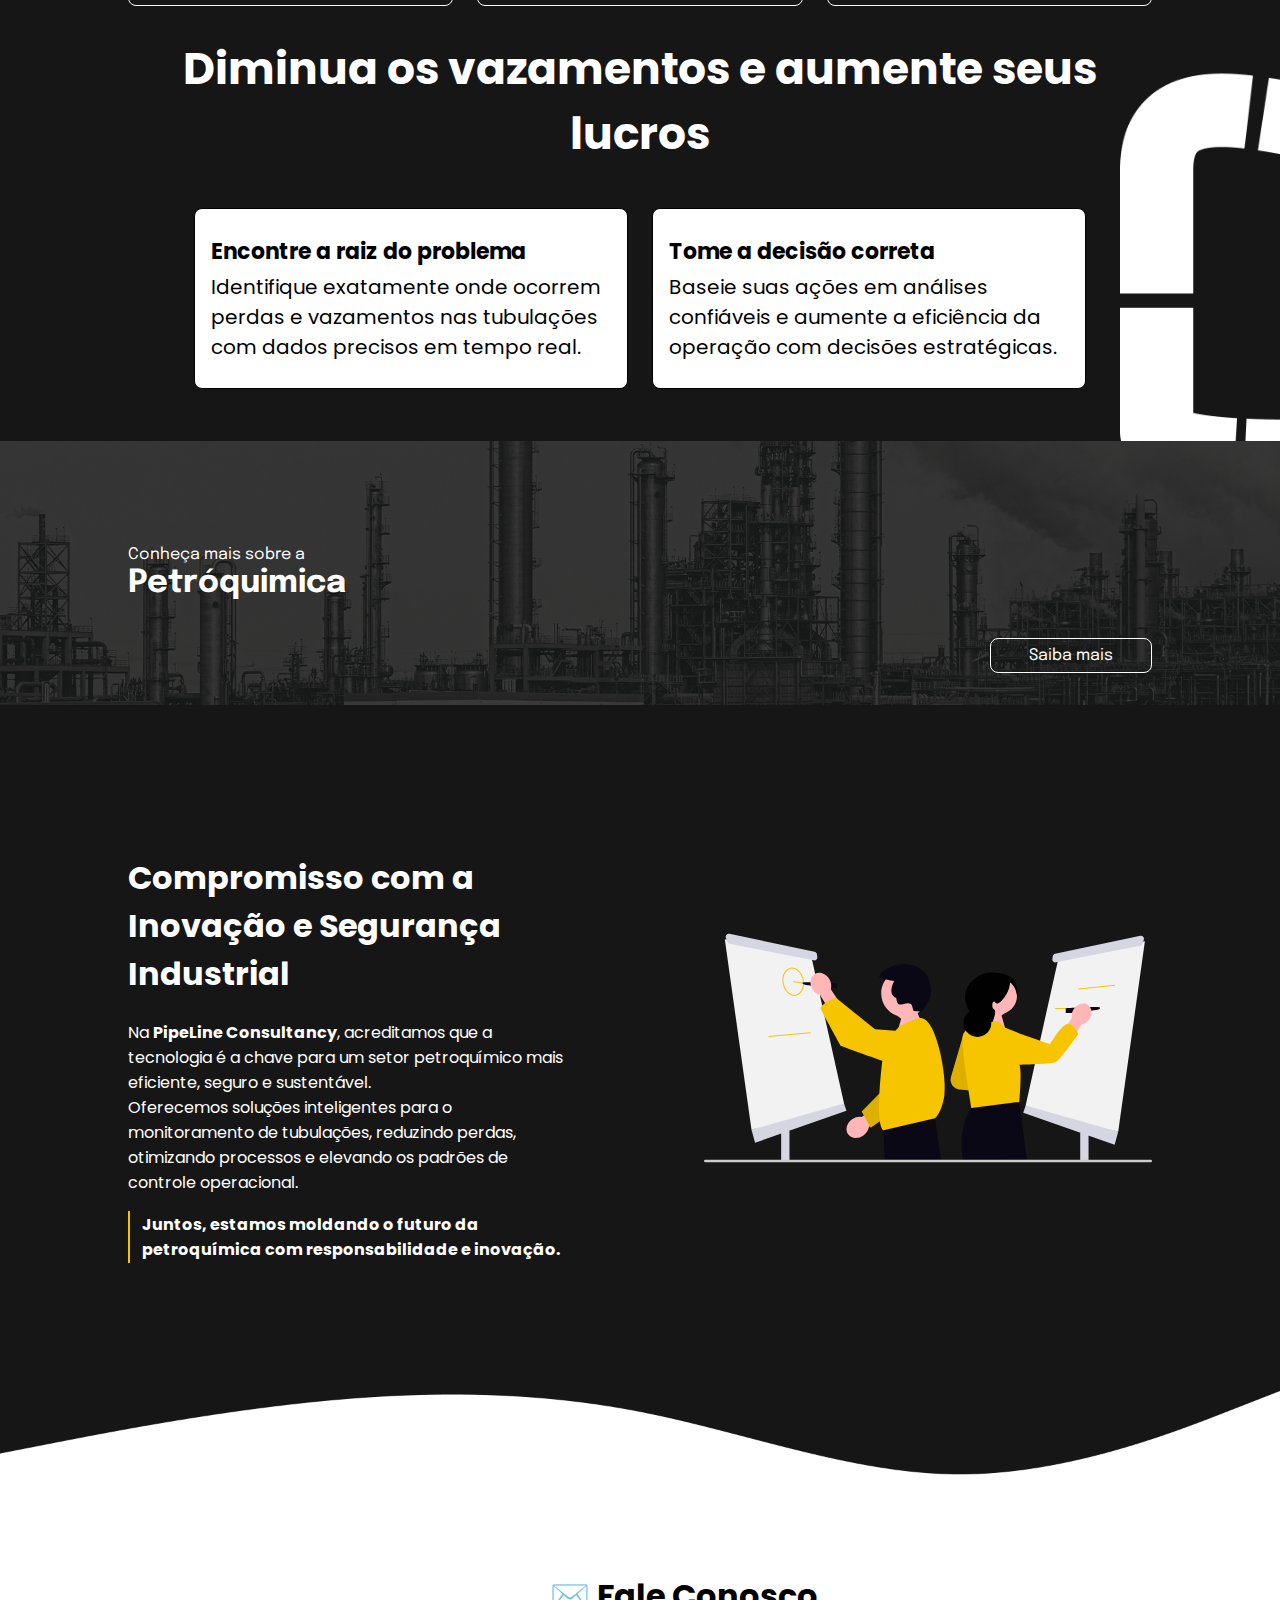
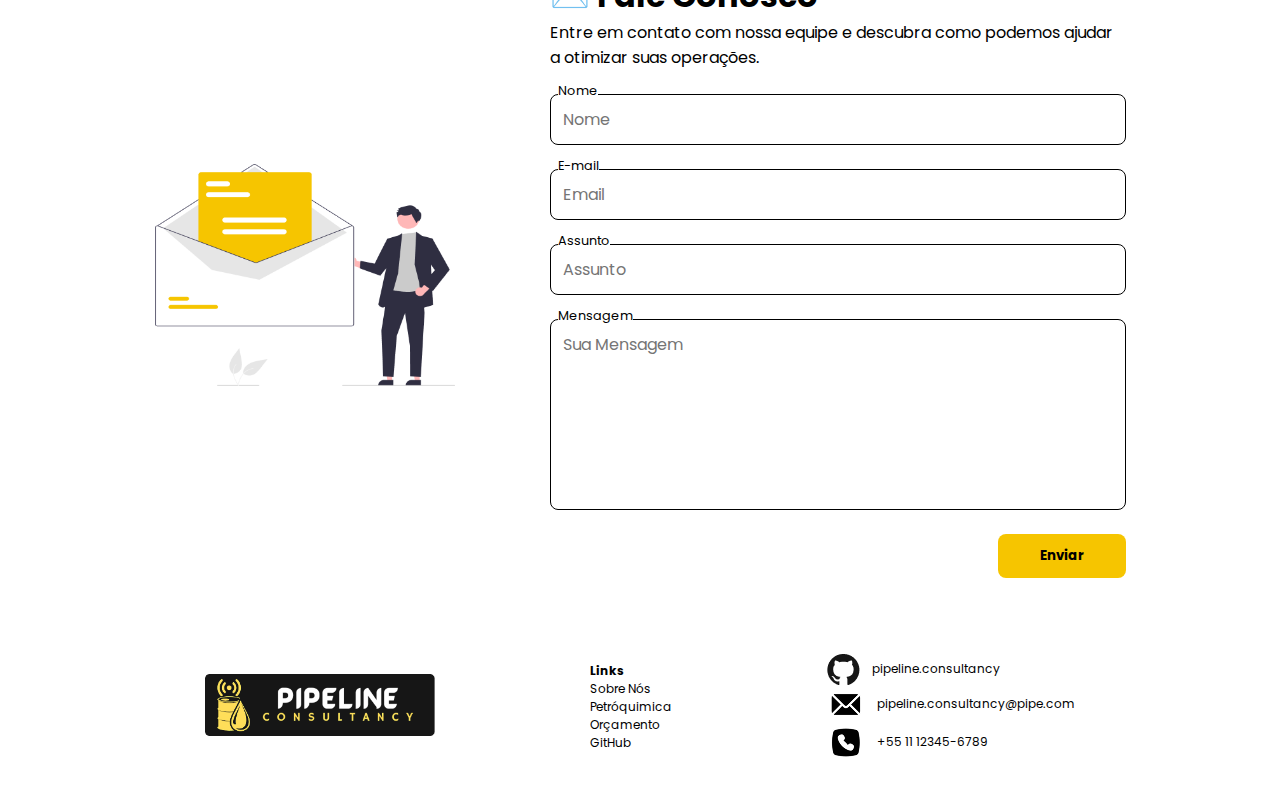
==== commit bf58d9fe: "arrumando nav e finalizando tela projeto" ====
--- a/index.html
+++ b/index.html
@@ -9,11 +9,13 @@
 <body>
     <div class="nav">
         <div class="container">
-            <img class="logo" src="./assets/images/logoNomeSemFundo.png"/>
+            <a href="index.html">
+                <img class="logo" src="./assets/images/logoNomeSemFundo.png"/>
+            </a>
             <div class="links">
                 <a href="./sobre-nos.html" class="link">Sobre Nós</a>
                 <a href="./petroquimica.html" class="link">Petróquimica</a>
-                <a href="./orcamento.html" class="link">Orçamento</a>
+                <a href="./projeto.html" class="link">Projeto</a>
                 <a href="./login.html" class="link btn-entrar">Entrar ></a>
             </div>
         </div>
--- a/assets/css/style.css
+++ b/assets/css/style.css
@@ -583,6 +583,7 @@
 }
 
 
+/* SOBRE-NOS HTML */
 /* SOBRE NÓS */
 .sessao-heroi.sobre-nos{
     background: #252020;
@@ -708,7 +709,42 @@
     margin-bottom: 0px;
 }
 
-
+/* DEPOIMENTOS SESSAO */
+.sessao-depoimentos{
+    padding: 128px 0;
+}
+.sessao-depoimentos .container{
+    flex-direction: column;
+}
+.sessao-depoimentos .depoimentos{
+    display: flex;
+    gap: 12px;
+}
+.sessao-depoimentos .depoimentos .depoimento{
+    border-radius: 8px;
+    border: 1px solid #F6C500;
+    padding: 24px;
+}
+
+/* SESSAO PARCEIROS */
+.sessao-parceiros{
+    padding-bottom: 128px;
+}
+.sessao-parceiros .container{
+    flex-direction: column;
+}
+.sessao-parceiros .logos-parceiros{
+    flex: 1;
+    display: flex;
+    flex-direction: row;
+    justify-content: space-between;
+}
+.sessao-parceiros .logos-parceiros img{
+    width: 320px;
+    object-fit: cover;
+}
+
+/* HTML PROJETO */
 /* SESSAO PROJETO */
 .sessao-heroi.projeto {
     min-height: 100vh;
@@ -738,7 +774,171 @@
     width: 100%;
 }
 
-
+/* SESSAO MONITORE E ALERTAS*/
+.sessao-monitore{
+    padding-top: 128px;
+    padding-bottom: 64px;
+    border-bottom: 1px dashed #000;
+}
+.sessao-alertas{
+    padding-top: 64px;
+    padding-bottom: 128px;
+}
+.sessao-monitore, .sessao-alertas{
+    background-color: #FFF;
+    color: #000;
+}
+.sessao-monitore .container, .sessao-alertas .container{
+    gap: 42px;
+}
+.sessao-monitore .lado, .sessao-alertas .lado {
+    flex: 1;
+}
+.sessao-monitore .lado.image img, .sessao-alertas .lado.image img{
+    width: 100%;
+    border-radius: 8px;
+}
+.sessao-monitore li span, .sessao-alertas li span{
+    font-weight: bold;
+}
+
+/* ORÇAMENTO SESSAO - made by Luka*/
+.sessao-orcamento{
+    background-image:url('../images/bg-calculadora.jpg');
+    background-size: cover;
+    background-position: center;
+}
+.sessao-orcamento .container{
+    width: 100%;
+    display: flex;
+    align-items: center;
+    flex-direction: row;
+    backdrop-filter: brightness(0.3);
+}
+.sessao-orcamento .left{
+    flex: 1;
+    padding: 128px;
+    display: flex;
+    flex-direction: column;
+    background-color: rgba(0, 0, 0, 0.7);
+    border: 20px;
+    border-color: black;
+    border-radius: 15px;
+    justify-content: center;
+    box-shadow: 0 0 10px #00000060;
+}
+.sessao-orcamento .left input{
+    padding: 10px;
+    font-size: 1rem;
+    border: none;
+    border-radius: 8px;
+    color: #000;
+    outline: none;
+    transition: 0.2s;
+}
+.sessao-orcamento .left button {
+    margin-top: 10px;
+    padding: 12px;
+    border: none;
+    border-radius: 8px;
+    background-color: #F6C500;
+    color: #fff;
+    font-size: 1rem;
+    font-weight: bold;
+    cursor: pointer;
+    transition: 0.3s;
+}
+.sessao-orcamento .left button:hover {
+    background-color: #000;
+    outline: 1px solid #F6C500;
+    transform: scale(1.02);
+}
+.sessao-orcamento .right{
+    flex: 1;
+    display: flex;
+    flex-direction: column;
+    align-items: center;
+    justify-content: center;
+    border-radius : 18px;
+
+}
+.sessao-orcamento .txtFinal table {
+    width: 90%;
+    max-width: 500px;
+    border-collapse: collapse;
+    border-radius: 8px;
+    overflow: hidden;
+    font-family: "Poppins", sans-serif;
+    color: white;
+    background-color: rgba(0, 0, 0, 0.644);
+    box-shadow: 0 4px 8px rgba(0, 0, 0, 0.3);
+}
+.sessao-orcamento .txtFinal th {
+    background-color: #222;
+    color: white;
+    font-size: 1.2rem;
+    padding: 14px;
+    text-align: center;
+    border-bottom: 2px solid #ff4d4d;
+}
+.sessao-orcamento .txtFinal td {
+    padding: 10px 14px;
+    border-bottom: 1px solid #444;
+    font-size: 0.95rem;
+}
+.sessao-orcamento .txtFinal tr:last-child td {
+    border-bottom: none;
+}
+.sessao-orcamento .txtFinal span {
+    background-color: #ff2626;
+    color: white;
+    padding: 3px 6px;
+    border-radius: 4px;
+    font-size: 0.9rem;
+    display: inline-block;
+}
+.sessao-orcamento .txtFinal button {
+    padding: 8px 16px;
+    background-color: #ff2626;
+    border: none;
+    border-radius: 6px;
+    color: white;
+    font-weight: bold;
+    cursor: pointer;
+    box-shadow: 0 3px 6px rgba(0, 0, 0, 0.2);
+    transition: all 0.2s ease-in-out;
+}
+.sessao-orcamento .txtFinal button:hover {
+    background-color: #c01d1d;
+    transform: scale(1.03);
+}
+.txtFinal a {
+    text-decoration: none;
+}
+.sessao-orcamento .txtFinal {
+    text-align: center;
+    margin-top: 20px;
+}
+
+/* SESSAO DIFERENCIAIS */
+.sessao-diferenciais{
+    padding: 128px 0;
+}
+.sessao-diferenciais .container{
+    flex-direction: column;
+}
+.sessao-diferenciais .cards{
+    display: flex;
+    gap: 24px;
+}
+.sessao-diferenciais .card{
+    flex: 1;
+    padding: 24px;
+    border: 1px solid #FFF;
+    border-radius: 8px;
+}
+
+/* HTML LOGIN */
 /* SESSAO LOGIN */
 .sessao-login{
     height: 100vh;
@@ -756,12 +956,15 @@
 }
 .sessao-login .container .lado{
     position: relative;
-    color: #000;
+    color: #FFF;
     flex:1;
     display: flex;
     flex-direction: column;
     justify-content: center;
     padding: 82px;
+}
+.sessao-login .lado.form{
+    background-color: #000;
 }
 .sessao-login .formulario{
     display: flex;
@@ -776,6 +979,8 @@
     color: rgb(238, 64, 64);
 }
 .sessao-login .formulario input{
+    color: #FFF;
+    font-family: 'Poppins';
     padding: 8px;
     margin-bottom: 12px;
     border-radius: 4px;
@@ -783,14 +988,15 @@
     border: 1px solid #c2c2c2;
 }
 .sessao-login .formulario input:focus{
-    box-shadow: 0 0 5px #FFF;
+    box-shadow: 0 0 5px 1px #F6C500;
+    outline: 1px solid #F6C500;
 }
 .sessao-login .formulario button{
     padding: 12px 48px;
     width: 100%;
     font-weight: bold;
-    background-color: #000;
-    color: #FFF;
+    background-color: #F6C500;
+    color: #000;
     border: none;
     border-radius: 4px;
     cursor: pointer;
@@ -798,11 +1004,11 @@
     transition: .3s;
 }
 .sessao-login .formulario button:hover{
-    background-color: #F6C500;
+    background-color: #FFF;
 }
 .sessao-login .formulario a{
     margin-top: 12px;
-    color: #000;
+    color: #FFF;
     font-size: 0.9em;
     text-decoration: none;
     align-self: center;
@@ -813,20 +1019,6 @@
     scale: 1.075;
 }
 .sessao-login .lado.cadastro{
-    overflow: hidden;
-}
-.sessao-login .lado.cadastro .bg-img{
-    top: -60px;
-    left: 120px;
-    position: absolute;
-    width: 100%;
-    height: 175%;
-    rotate: 10deg;
-    object-fit: cover;
-    object-position: left;
-    z-index: 0;
-}
-
-.sessao-login .lado.cadastro .card-img{
-    z-index: 1;
+    background-image: url('../images/bg-petroquimica.jpg');
+    background-size: cover;
 }